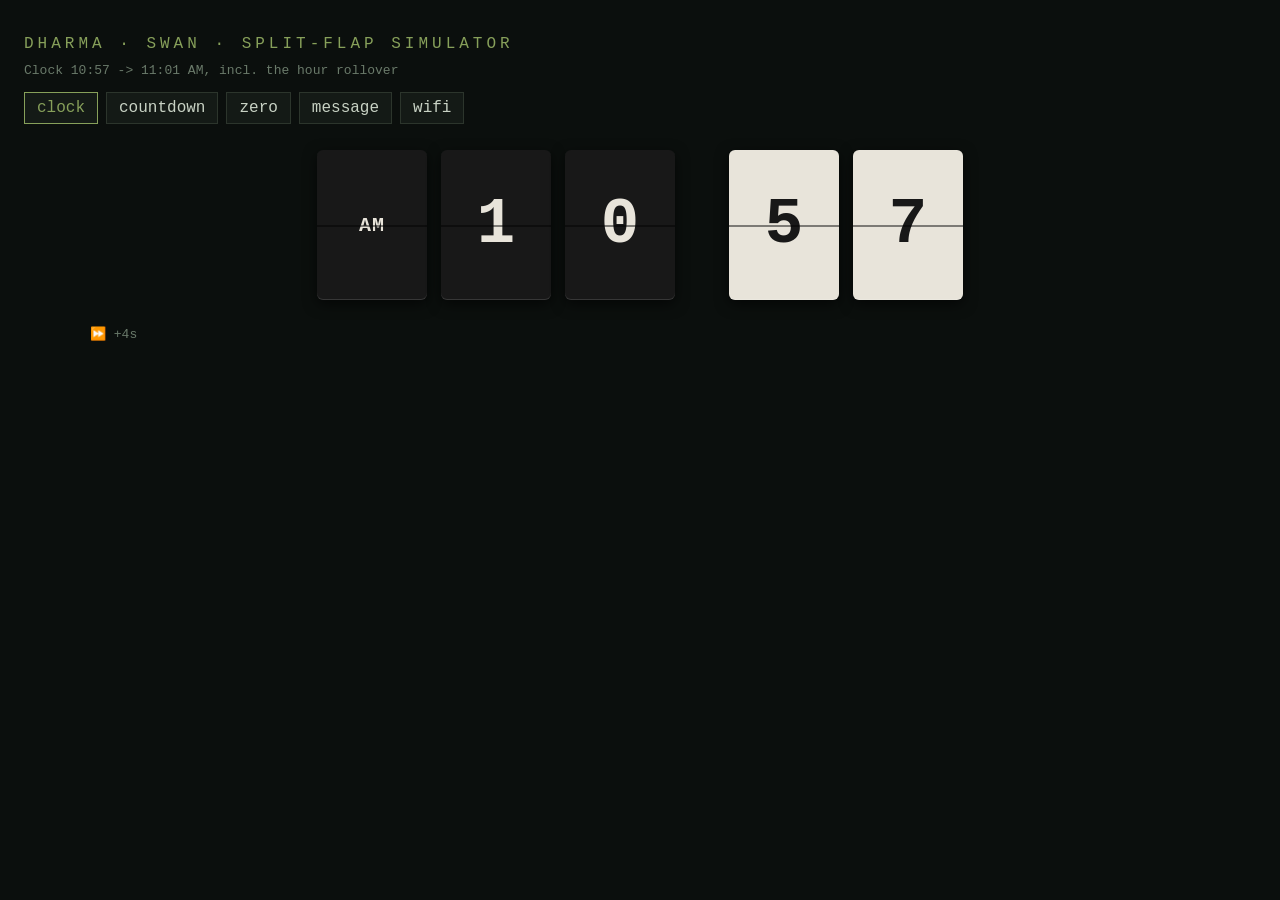
==== web/sim/index.html @ 2f854b50 "web: browser simulator replaying real ModeManager traces (spec 14) gen_traces (host tool) runs the a" ====
<!DOCTYPE html>
<html lang="en">
<head>
<meta charset="utf-8">
<title>LOST Swan — split-flap simulator</title>
<!--
  The five-column simulator (spec 14): renders the ring from ring.json (embedded
  in traces.js) and replays traces recorded from the REAL ModeManager and
  FrameScheduler by test/host/gen_traces.cpp.  Nothing here re-implements mode
  logic; the page only animates what the firmware logic decided.

  Open directly from disk - no server needed.  The MockSocket below delivers
  the same JSON events a WebSocket at /ws will push in Phase 3.

  Regenerate traces after mode/frame changes:
      build/host/gen_traces data/ring.json web/sim/traces.js
-->
<style>
  :root { --bg:#0b0f0d; --panel:#141a16; --text:#c8d2c4; --dim:#6a7a6a; --acc:#87a05a; }
  * { box-sizing: border-box; }
  body { margin:0; background:var(--bg); color:var(--text);
         font-family:"Courier New", monospace; padding:24px; }
  h1 { font-size:16px; letter-spacing:.25em; color:var(--acc); font-weight:normal; }
  #bar { display:flex; gap:8px; flex-wrap:wrap; margin:14px 0; align-items:center; }
  button { background:var(--panel); color:var(--text); border:1px solid #2c352c;
           font:inherit; padding:6px 12px; cursor:pointer; }
  button.active, button:hover { border-color:var(--acc); color:var(--acc); }
  #display { display:flex; gap:14px; margin:26px 0; justify-content:center; }
  .gap { width:26px; }
  .col { width:110px; height:150px; perspective:400px; }
  .card { width:100%; height:100%; border-radius:6px; display:flex; align-items:center;
          justify-content:center; font-size:64px; font-weight:bold; position:relative;
          box-shadow:0 4px 14px #0009, inset 0 -1px 0 #fff2;
          transition:transform 40ms linear; }
  .card::after { content:""; position:absolute; left:0; right:0; top:50%; height:2px;
                 background:#0007; }
  .card.small { font-size:20px; letter-spacing:.05em; text-transform:uppercase; }
  .card.flip { transform:scaleY(.12); }
  #status { display:flex; gap:22px; color:var(--dim); font-size:13px; min-height:20px; }
  #cue { color:#d8b04a; } #skip { color:var(--dim); } #modelbl { color:var(--acc); }
  #desc { color:var(--dim); font-size:13px; margin-top:4px; }
</style>
</head>
<body>
<h1>DHARMA · SWAN · SPLIT-FLAP SIMULATOR</h1>
<div id="desc"></div>
<div id="bar"></div>
<div id="display"></div>
<div id="status">
  <span id="modelbl"></span><span id="clock"></span><span id="cue"></span><span id="skip"></span>
</div>
<script src="traces.js"></script>
<script>
"use strict";
const RING = window.SWAN_RING, TRACES = window.SWAN_TRACES;
const N = RING.slot_count;

// --- per-column ring + colour scheme -------------------------------------
function colTable(i) {
  const c = (RING.columns || [])[i] || {};
  return c.slots || RING.slots;          // per-column ring override (spec 4)
}
function colScheme(i) {
  const c = (RING.columns || [])[i] || {};
  return (RING.schemes || {})[c.scheme] || { card: { default: "#222" }, ink: { default: "#eee" } };
}
function colours(i, slot) {
  const s = colScheme(i), glyph = slot.cat === "glyph";
  return { card: (glyph && s.card.glyph) || s.card.default,
           ink:  (glyph && s.ink.glyph)  || s.ink.default };
}
function face(slot) {
  if (slot.cat === "blank") return { text: "", small: false };
  if (slot.cat === "digit" || slot.cat === "ampm") return { text: slot.id, small: slot.id.length > 1 };
  if (slot.cat === "wifi") return { text: "☷", small: false };  // placeholder mark
  return { text: slot.id, small: true };  // glyphs render as their name
}

// --- columns --------------------------------------------------------------
const disp = document.getElementById("display");
const cols = [];
for (let i = 0; i < 5; i++) {
  if (i === 3) { const g = document.createElement("div"); g.className = "gap"; disp.appendChild(g); }
  const el = document.createElement("div");
  el.className = "col";
  const card = document.createElement("div");
  card.className = "card";
  el.appendChild(card);
  disp.appendChild(el);
  cols.push({ card, idx: 0, timer: null });
  paint(i, 0);
}
function paint(i, idx) {
  const slot = colTable(i)[idx], c = colours(i, slot), f = face(slot);
  const card = cols[i].card;
  card.style.background = c.card;
  card.style.color = c.ink;
  card.textContent = f.text;
  card.classList.toggle("small", f.small);
  cols[i].idx = idx;
}
// Animate (to - cur) mod N forward flips at the commanded rate - one-way ring.
function flipTo(i, to, flaps) {
  const per = Math.max(28, 1000 / (flaps || 15));
  clearInterval(cols[i].timer);
  cols[i].timer = setInterval(() => {
    if (cols[i].idx === to) { clearInterval(cols[i].timer); return; }
    const next = (cols[i].idx + 1) % N;
    cols[i].card.classList.add("flip");
    setTimeout(() => { paint(i, next); cols[i].card.classList.remove("flip"); }, 20);
  }, per);
}
function spin(i, flaps, secs) {
  const per = Math.max(28, 1000 / (flaps || 25));
  clearInterval(cols[i].timer);
  let left = (secs * 1000) / per;
  cols[i].timer = setInterval(() => {
    cols[i].card.classList.add("flip");
    const next = (cols[i].idx + 1) % N;
    setTimeout(() => { paint(i, next); cols[i].card.classList.remove("flip"); }, 18);
    if (--left <= 0) clearInterval(cols[i].timer);
  }, per);
}

// --- MockSocket: replays a trace with the /ws message shape ---------------
// Long idle gaps are compressed to keep the replay watchable; the skip chip
// shows how much simulated time was jumped.
class MockSocket {
  constructor(trace) { this.trace = trace; this.onmessage = null; this.stop = false; }
  close() { this.stop = true; }
  run() {
    const ev = this.trace.events;
    let i = 0, simT = 0;
    const step = () => {
      if (this.stop || i >= ev.length) return;
      const gap = ev[i].t - simT;
      const wait = Math.min(gap, 1500);
      if (gap > 1500) skipLbl.textContent = "⏩ +" + Math.round((gap - wait) / 1000) + "s";
      else skipLbl.textContent = "";
      simT = ev[i].t;
      setTimeout(() => {
        if (this.stop) return;
        this.onmessage({ data: JSON.stringify(ev[i]) });
        i += 1;
        step();
      }, wait);
    };
    step();
  }
}

// --- wiring ----------------------------------------------------------------
const modeLbl = document.getElementById("modelbl"), cueLbl = document.getElementById("cue"),
      skipLbl = document.getElementById("skip"), descLbl = document.getElementById("desc");
let sock = null;
function play(name) {
  if (sock) sock.close();
  cols.forEach((c, i) => { clearInterval(c.timer); paint(i, 0); });
  cueLbl.textContent = ""; skipLbl.textContent = "";
  descLbl.textContent = TRACES[name].desc;
  document.querySelectorAll("#bar button").forEach(b =>
      b.classList.toggle("active", b.dataset.n === name));
  sock = new MockSocket(TRACES[name]);
  sock.onmessage = (m) => {
    const e = JSON.parse(m.data);
    if (e.e === "go") flipTo(e.col, e.idx, e.flaps);
    else if (e.e === "spin") spin(e.col, e.flaps, e.secs);
    else if (e.e === "mode") modeLbl.textContent = "mode: " + e.name;
    else if (e.e === "cue") {
      cueLbl.textContent = "♪ " + e.name;
      setTimeout(() => { cueLbl.textContent = ""; }, 2500);
    }
  };
  sock.run();
}
const bar = document.getElementById("bar");
for (const name of Object.keys(TRACES)) {
  const b = document.createElement("button");
  b.textContent = name; b.dataset.n = name;
  b.onclick = () => play(name);
  bar.appendChild(b);
}
play(Object.keys(TRACES)[0]);
</script>
</body>
</html>
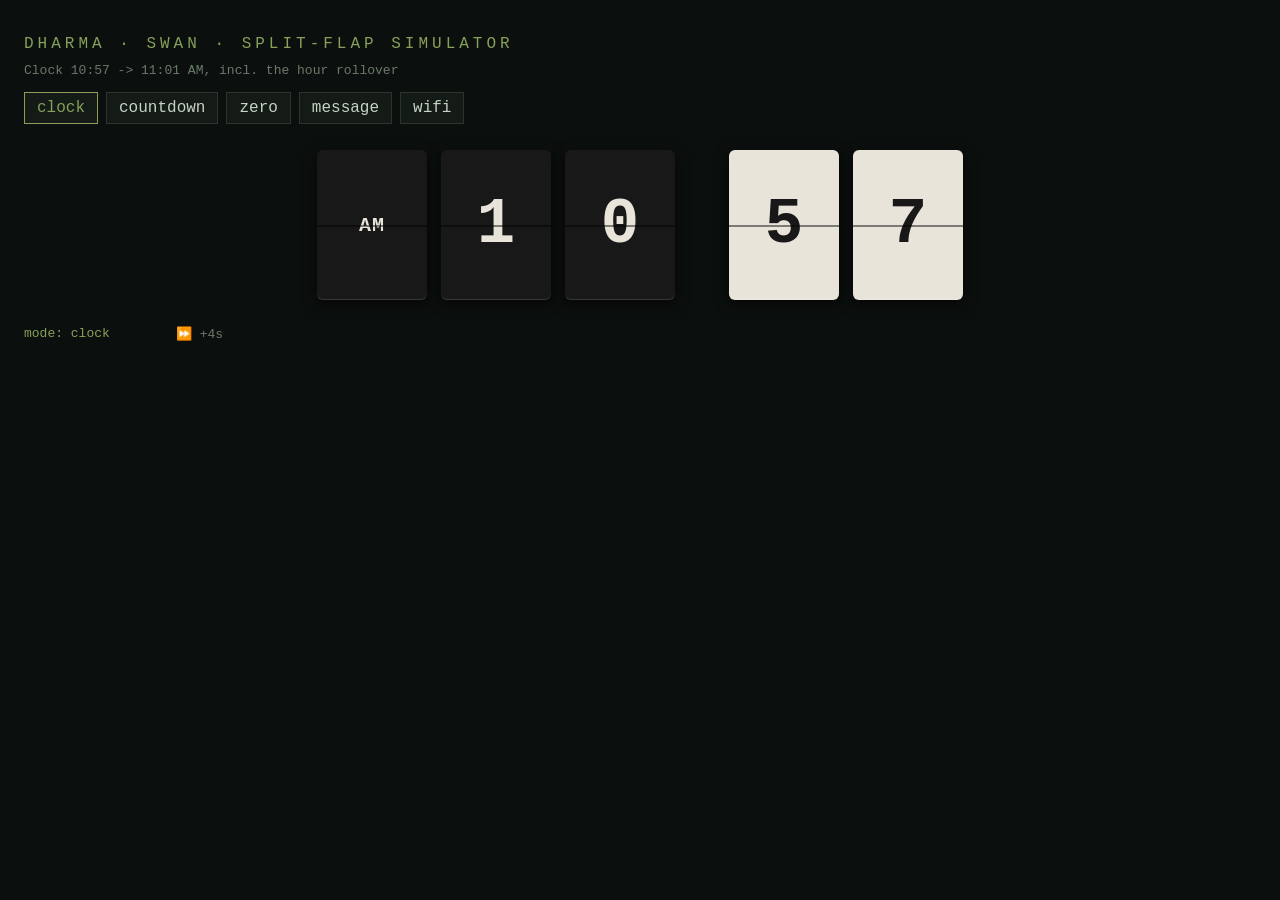
==== commit adab390c: "modes/ring/tz/frame: phase 2 adversarial review fixes The full list is in the spec 17 decision log. " ====
--- a/web/sim/index.html
+++ b/web/sim/index.html
@@ -58,7 +58,7 @@
 // --- per-column ring + colour scheme -------------------------------------
 function colTable(i) {
   const c = (RING.columns || [])[i] || {};
-  return c.slots || RING.slots;          // per-column ring override (spec 4)
+  return c.ring || c.slots || RING.slots;  // per-column ring override (spec 4)
 }
 function colScheme(i) {
   const c = (RING.columns || [])[i] || {};
@@ -156,7 +156,7 @@
 function play(name) {
   if (sock) sock.close();
   cols.forEach((c, i) => { clearInterval(c.timer); paint(i, 0); });
-  cueLbl.textContent = ""; skipLbl.textContent = "";
+  cueLbl.textContent = ""; skipLbl.textContent = ""; modeLbl.textContent = "";
   descLbl.textContent = TRACES[name].desc;
   document.querySelectorAll("#bar button").forEach(b =>
       b.classList.toggle("active", b.dataset.n === name));
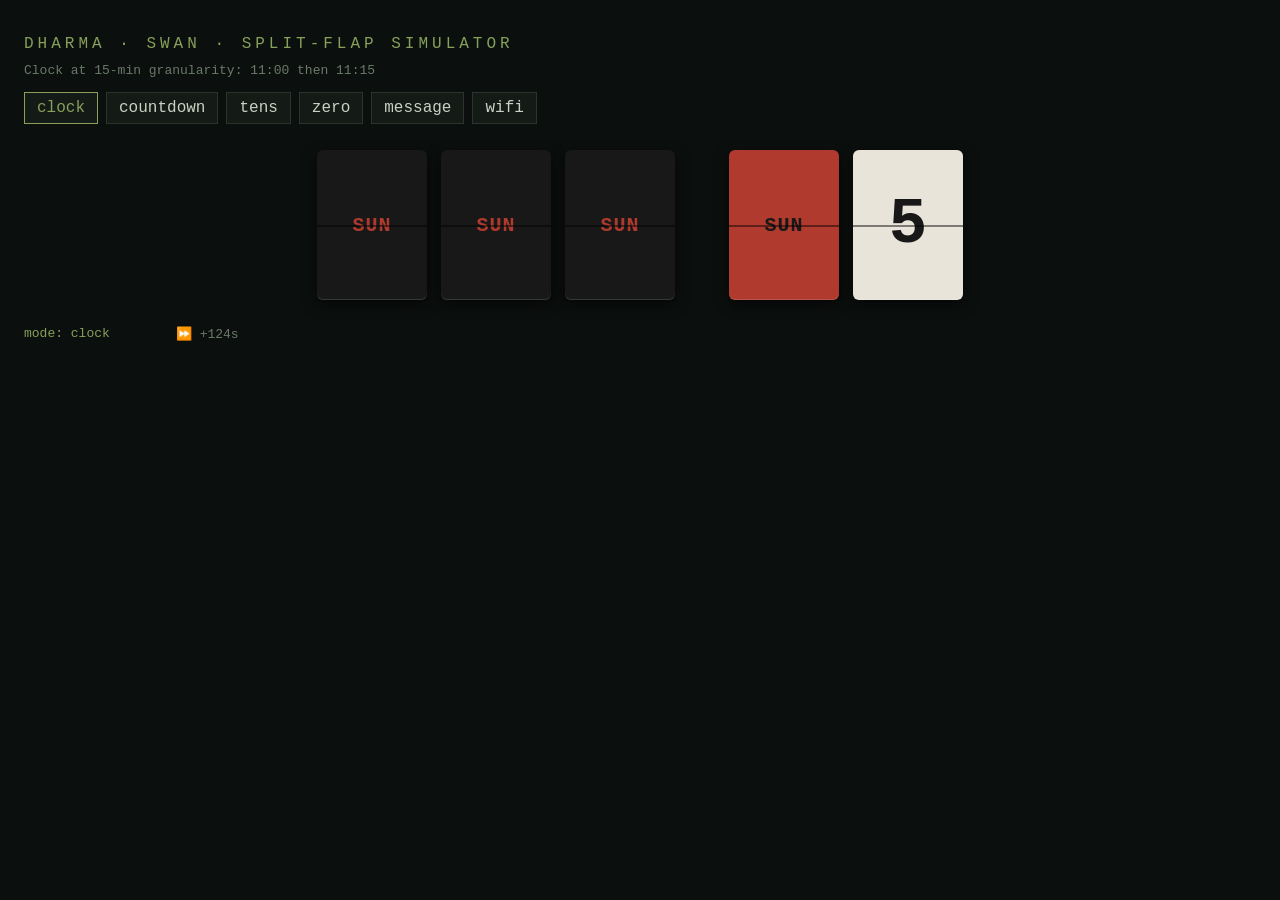
==== commit 183e2463: "web: Terminal, Modes, Calibrate, Diagnostics, Settings, Update pages Vanilla HTML/CSS/JS, no framewo" ====
--- a/web/sim/index.html
+++ b/web/sim/index.html
@@ -2,15 +2,18 @@
 <html lang="en">
 <head>
 <meta charset="utf-8">
-<title>LOST Swan — split-flap simulator</title>
+<meta name="viewport" content="width=device-width, initial-scale=1">
+<title>Swan split-flap simulator</title>
 <!--
-  The five-column simulator (spec 14): renders the ring from ring.json (embedded
-  in traces.js) and replays traces recorded from the REAL ModeManager and
-  FrameScheduler by test/host/gen_traces.cpp.  Nothing here re-implements mode
-  logic; the page only animates what the firmware logic decided.
+  Browser simulator (spec 14).  It replays traces RECORDED FROM THE REAL
+  ModeManager and FrameScheduler - not a JavaScript re-implementation - so
+  what this page shows is what the firmware logic actually did.
+
+  The display itself is ../flap.js, the same widget the live web UI uses, so
+  the simulator and the real page can never drift apart.
 
   Open directly from disk - no server needed.  The MockSocket below delivers
-  the same JSON events a WebSocket at /ws will push in Phase 3.
+  the same JSON events the /ws socket pushes.
 
   Regenerate traces after mode/frame changes:
       build/host/gen_traces data/ring.json web/sim/traces.js
@@ -26,16 +29,16 @@
            font:inherit; padding:6px 12px; cursor:pointer; }
   button.active, button:hover { border-color:var(--acc); color:var(--acc); }
   #display { display:flex; gap:14px; margin:26px 0; justify-content:center; }
-  .gap { width:26px; }
-  .col { width:110px; height:150px; perspective:400px; }
-  .card { width:100%; height:100%; border-radius:6px; display:flex; align-items:center;
-          justify-content:center; font-size:64px; font-weight:bold; position:relative;
-          box-shadow:0 4px 14px #0009, inset 0 -1px 0 #fff2;
-          transition:transform 40ms linear; }
-  .card::after { content:""; position:absolute; left:0; right:0; top:50%; height:2px;
-                 background:#0007; }
-  .card.small { font-size:20px; letter-spacing:.05em; text-transform:uppercase; }
-  .card.flip { transform:scaleY(.12); }
+  .flap-gap { width:26px; }
+  .flap-col { width:110px; height:150px; perspective:400px; }
+  .flap-card { width:100%; height:100%; border-radius:6px; display:flex; align-items:center;
+               justify-content:center; font-size:64px; font-weight:bold; position:relative;
+               box-shadow:0 4px 14px #0009, inset 0 -1px 0 #fff2;
+               transition:transform 40ms linear; }
+  .flap-card::after { content:""; position:absolute; left:0; right:0; top:50%; height:2px;
+                      background:#0007; }
+  .flap-card.small { font-size:20px; letter-spacing:.05em; text-transform:uppercase; }
+  .flap-card.flip { transform:scaleY(.12); }
   #status { display:flex; gap:22px; color:var(--dim); font-size:13px; min-height:20px; }
   #cue { color:#d8b04a; } #skip { color:var(--dim); } #modelbl { color:var(--acc); }
   #desc { color:var(--dim); font-size:13px; margin-top:4px; }
@@ -50,77 +53,12 @@
   <span id="modelbl"></span><span id="clock"></span><span id="cue"></span><span id="skip"></span>
 </div>
 <script src="traces.js"></script>
+<script src="../flap.js"></script>
 <script>
 "use strict";
-const RING = window.SWAN_RING, TRACES = window.SWAN_TRACES;
-const N = RING.slot_count;
-
-// --- per-column ring + colour scheme -------------------------------------
-function colTable(i) {
-  const c = (RING.columns || [])[i] || {};
-  return c.ring || c.slots || RING.slots;  // per-column ring override (spec 4)
-}
-function colScheme(i) {
-  const c = (RING.columns || [])[i] || {};
-  return (RING.schemes || {})[c.scheme] || { card: { default: "#222" }, ink: { default: "#eee" } };
-}
-function colours(i, slot) {
-  const s = colScheme(i), glyph = slot.cat === "glyph";
-  return { card: (glyph && s.card.glyph) || s.card.default,
-           ink:  (glyph && s.ink.glyph)  || s.ink.default };
-}
-function face(slot) {
-  if (slot.cat === "blank") return { text: "", small: false };
-  if (slot.cat === "digit" || slot.cat === "ampm") return { text: slot.id, small: slot.id.length > 1 };
-  if (slot.cat === "wifi") return { text: "☷", small: false };  // placeholder mark
-  return { text: slot.id, small: true };  // glyphs render as their name
-}
-
-// --- columns --------------------------------------------------------------
-const disp = document.getElementById("display");
-const cols = [];
-for (let i = 0; i < 5; i++) {
-  if (i === 3) { const g = document.createElement("div"); g.className = "gap"; disp.appendChild(g); }
-  const el = document.createElement("div");
-  el.className = "col";
-  const card = document.createElement("div");
-  card.className = "card";
-  el.appendChild(card);
-  disp.appendChild(el);
-  cols.push({ card, idx: 0, timer: null });
-  paint(i, 0);
-}
-function paint(i, idx) {
-  const slot = colTable(i)[idx], c = colours(i, slot), f = face(slot);
-  const card = cols[i].card;
-  card.style.background = c.card;
-  card.style.color = c.ink;
-  card.textContent = f.text;
-  card.classList.toggle("small", f.small);
-  cols[i].idx = idx;
-}
-// Animate (to - cur) mod N forward flips at the commanded rate - one-way ring.
-function flipTo(i, to, flaps) {
-  const per = Math.max(28, 1000 / (flaps || 15));
-  clearInterval(cols[i].timer);
-  cols[i].timer = setInterval(() => {
-    if (cols[i].idx === to) { clearInterval(cols[i].timer); return; }
-    const next = (cols[i].idx + 1) % N;
-    cols[i].card.classList.add("flip");
-    setTimeout(() => { paint(i, next); cols[i].card.classList.remove("flip"); }, 20);
-  }, per);
-}
-function spin(i, flaps, secs) {
-  const per = Math.max(28, 1000 / (flaps || 25));
-  clearInterval(cols[i].timer);
-  let left = (secs * 1000) / per;
-  cols[i].timer = setInterval(() => {
-    cols[i].card.classList.add("flip");
-    const next = (cols[i].idx + 1) % N;
-    setTimeout(() => { paint(i, next); cols[i].card.classList.remove("flip"); }, 18);
-    if (--left <= 0) clearInterval(cols[i].timer);
-  }, per);
-}
+const TRACES = window.SWAN_TRACES;
+const disp = new SwanFlap.FlapDisplay(document.getElementById("display"),
+                                      window.SWAN_RING, { gapAfter: 2 });
 
 // --- MockSocket: replays a trace with the /ws message shape ---------------
 // Long idle gaps are compressed to keep the replay watchable; the skip chip
@@ -155,16 +93,17 @@
 let sock = null;
 function play(name) {
   if (sock) sock.close();
-  cols.forEach((c, i) => { clearInterval(c.timer); paint(i, 0); });
+  disp.reset();
   cueLbl.textContent = ""; skipLbl.textContent = ""; modeLbl.textContent = "";
   descLbl.textContent = TRACES[name].desc;
   document.querySelectorAll("#bar button").forEach(b =>
       b.classList.toggle("active", b.dataset.n === name));
   sock = new MockSocket(TRACES[name]);
+  // The same switch app.js runs against the live socket.
   sock.onmessage = (m) => {
     const e = JSON.parse(m.data);
-    if (e.e === "go") flipTo(e.col, e.idx, e.flaps);
-    else if (e.e === "spin") spin(e.col, e.flaps, e.secs);
+    if (e.e === "go") disp.flipTo(e.col, e.idx, e.flaps);
+    else if (e.e === "spin") disp.spin(e.col, e.flaps, e.secs);
     else if (e.e === "mode") modeLbl.textContent = "mode: " + e.name;
     else if (e.e === "cue") {
       cueLbl.textContent = "♪ " + e.name;
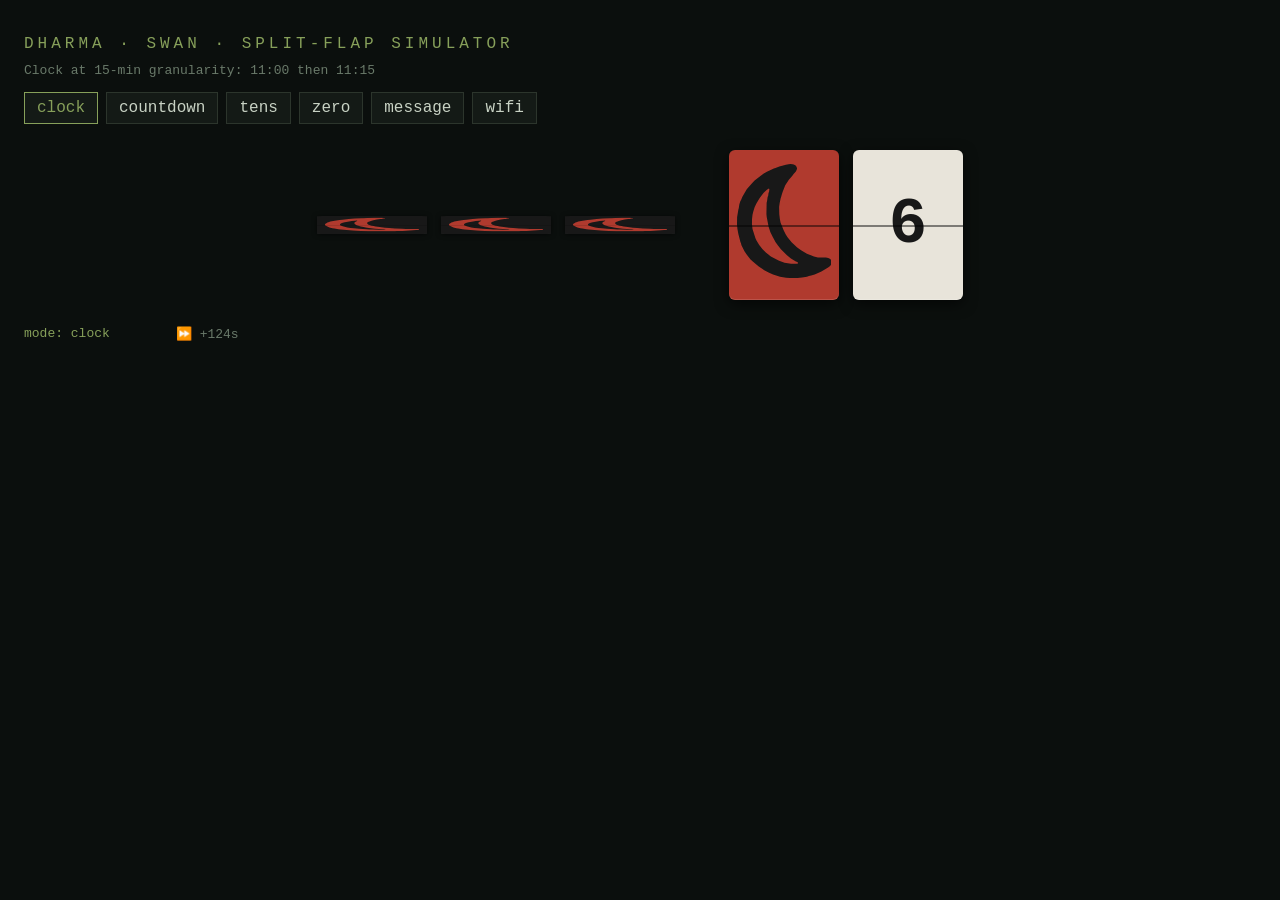
==== commit 14d85240: "web: real glyph artwork, injected and referenced same-document glyphs.svg carries 37 symbols - 36 gl" ====
--- a/web/sim/index.html
+++ b/web/sim/index.html
@@ -37,7 +37,8 @@
                transition:transform 40ms linear; }
   .flap-card::after { content:""; position:absolute; left:0; right:0; top:50%; height:2px;
                       background:#0007; }
-  .flap-card.small { font-size:20px; letter-spacing:.05em; text-transform:uppercase; }
+  .flap-text.small { font-size:20px; letter-spacing:.05em; text-transform:uppercase; }
+  .flap-glyph { position:absolute; inset:7%; fill:currentColor; }
   .flap-card.flip { transform:scaleY(.12); }
   #status { display:flex; gap:22px; color:var(--dim); font-size:13px; min-height:20px; }
   #cue { color:#d8b04a; } #skip { color:var(--dim); } #modelbl { color:var(--acc); }
@@ -59,6 +60,10 @@
 const TRACES = window.SWAN_TRACES;
 const disp = new SwanFlap.FlapDisplay(document.getElementById("display"),
                                       window.SWAN_RING, { gapAfter: 2 });
+// Real artwork when this page is served over HTTP.  Opened straight from disk
+// the fetch is blocked by file:// and the glyphs stay as their manifest names,
+// which is a fallback, not a failure.
+SwanFlap.loadGlyphs("../glyphs.svg").then((ok) => { if (ok) disp.refresh(); });
 
 // --- MockSocket: replays a trace with the /ws message shape ---------------
 // Long idle gaps are compressed to keep the replay watchable; the skip chip
